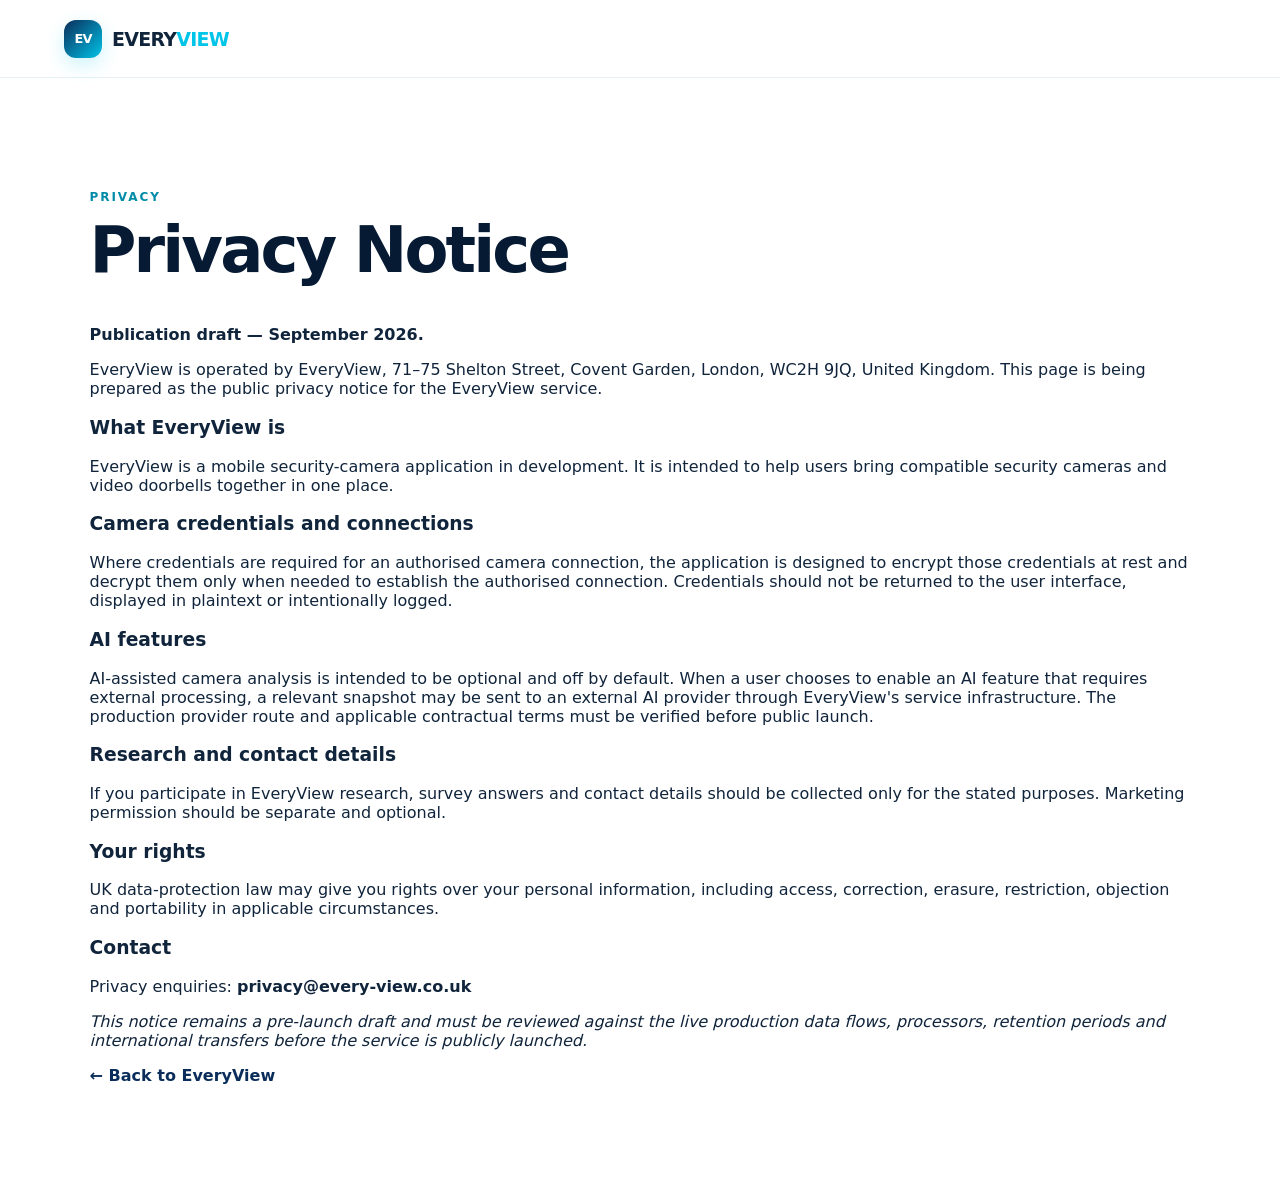
==== privacy.html @ 3e86ab77 "Add privacy.html to EveryView website" ====
<!doctype html><html lang="en-GB"><head><meta charset="utf-8"><meta name="viewport" content="width=device-width,initial-scale=1"><title>Privacy Notice — EveryView</title><link rel="stylesheet" href="./styles.css"></head><body><header class="nav"><a class="brand" href="./index.html"><span class="brand-mark">EV</span><span>EVERY<span>VIEW</span></span></a></header><main class="section legal"><p class="eyebrow">PRIVACY</p><h2>Privacy Notice</h2><p><b>Publication draft — September 2026.</b></p><p>EveryView is operated by EveryView, 71–75 Shelton Street, Covent Garden, London, WC2H 9JQ, United Kingdom. This page is being prepared as the public privacy notice for the EveryView service.</p><h3>What EveryView is</h3><p>EveryView is a mobile security-camera application in development. It is intended to help users bring compatible security cameras and video doorbells together in one place.</p><h3>Camera credentials and connections</h3><p>Where credentials are required for an authorised camera connection, the application is designed to encrypt those credentials at rest and decrypt them only when needed to establish the authorised connection. Credentials should not be returned to the user interface, displayed in plaintext or intentionally logged.</p><h3>AI features</h3><p>AI-assisted camera analysis is intended to be optional and off by default. When a user chooses to enable an AI feature that requires external processing, a relevant snapshot may be sent to an external AI provider through EveryView's service infrastructure. The production provider route and applicable contractual terms must be verified before public launch.</p><h3>Research and contact details</h3><p>If you participate in EveryView research, survey answers and contact details should be collected only for the stated purposes. Marketing permission should be separate and optional.</p><h3>Your rights</h3><p>UK data-protection law may give you rights over your personal information, including access, correction, erasure, restriction, objection and portability in applicable circumstances.</p><h3>Contact</h3><p>Privacy enquiries: <a href="mailto:privacy@every-view.co.uk"><b>privacy@every-view.co.uk</b></a></p><p><i>This notice remains a pre-launch draft and must be reviewed against the live production data flows, processors, retention periods and international transfers before the service is publicly launched.</i></p><p><a class="text-link" href="./index.html">← Back to EveryView</a></p></main></body></html>
---- styles.css ----
:root{--navy:#0b2d5b;--deep:#061a34;--cyan:#00c4e8;--teal:#14b8a6;--light:#e8f4fa;--ink:#10243b;--muted:#60758b;--line:#dcebf2}*{box-sizing:border-box}html{scroll-behavior:smooth}body{margin:0;font-family:Inter,ui-sans-serif,system-ui,-apple-system,BlinkMacSystemFont,"Segoe UI",sans-serif;color:var(--ink);background:#fff}a{color:inherit;text-decoration:none}.nav{height:78px;display:flex;align-items:center;gap:34px;padding:0 clamp(22px,5vw,80px);position:sticky;top:0;background:rgba(255,255,255,.92);backdrop-filter:blur(18px);z-index:20;border-bottom:1px solid rgba(220,235,242,.7)}.brand{display:flex;align-items:center;gap:10px;font-weight:900;letter-spacing:-.04em;font-size:19px}.brand>span:last-child>span{color:var(--cyan)}.brand-mark{width:38px;height:38px;border-radius:12px;display:grid;place-items:center;color:#fff;font-size:13px;letter-spacing:-1px;background:linear-gradient(135deg,var(--navy),var(--cyan));box-shadow:0 7px 20px rgba(0,196,232,.2)}nav{display:flex;gap:28px;margin-left:auto;font-size:14px;color:#425d78}nav a:hover{color:var(--navy)}.button{display:inline-flex;justify-content:center;align-items:center;min-height:52px;padding:0 24px;border-radius:999px;background:linear-gradient(100deg,#00bfe8,#14cfc3);color:#fff;font-weight:800;box-shadow:0 12px 28px rgba(0,196,232,.2)}.button.small{min-height:42px;padding:0 18px;font-size:14px}.hero{min-height:720px;display:grid;grid-template-columns:1.05fr .95fr;align-items:center;gap:50px;padding:80px clamp(24px,7vw,110px);overflow:hidden;background:radial-gradient(circle at 75% 35%,#e8fbff 0,transparent 34%),linear-gradient(180deg,#fbfeff,#fff)}.eyebrow{font-size:12px;letter-spacing:.16em;font-weight:900;color:#008ca8}.hero h1{font-size:clamp(54px,7vw,94px);line-height:.93;letter-spacing:-.065em;margin:16px 0 28px;color:var(--deep)}.hero h1 span{background:linear-gradient(90deg,var(--cyan),var(--teal));-webkit-background-clip:text;color:transparent}.lead{font-size:20px;line-height:1.65;color:#4d6680;max-width:680px}.actions{display:flex;align-items:center;gap:24px;margin-top:34px}.text-link{font-weight:800;color:var(--navy)}.micro{font-size:12px;color:#7890a6;margin-top:14px}.visual{min-height:540px;position:relative;display:grid;place-items:center}.orb{position:absolute;width:480px;height:480px;border-radius:50%;background:radial-gradient(circle at 40% 30%,#65f4ff,#00b9e8 35%,#0b2d5b 76%);filter:drop-shadow(0 30px 50px rgba(11,45,91,.18));opacity:.95}.phone{position:relative;width:280px;height:550px;border:9px solid #081c36;border-radius:48px;background:#f7fcff;box-shadow:0 35px 70px rgba(4,27,52,.25);padding:28px 17px;transform:rotate(5deg)}.phone-top{width:90px;height:20px;border-radius:20px;background:#081c36;position:absolute;top:10px;left:50%;transform:translateX(-50%)}.screen-title{display:flex;justify-content:space-between;align-items:end;margin:20px 2px}.screen-title b{color:var(--navy)}.screen-title span{font-size:10px;color:#7890a6}.grid{display:grid;grid-template-columns:1fr 1fr;gap:9px}.cam{height:150px;border-radius:16px;background:linear-gradient(145deg,#102c48,#164c68);padding:10px;color:white;display:flex;flex-direction:column;justify-content:flex-end}.cam i{width:7px;height:7px;background:#37e5c5;border-radius:50%;margin-bottom:auto}.cam b{font-size:11px}.cam small{font-size:9px;opacity:.7}.section{padding:100px clamp(24px,7vw,110px)}.section h2{font-size:clamp(38px,5vw,64px);letter-spacing:-.045em;line-height:1.02;color:var(--deep);max-width:900px;margin:14px 0 42px}.problem{background:var(--deep);color:#c9d8e6}.problem h2{color:#fff}.problem .eyebrow{color:#49dff5}.cards{display:grid;grid-template-columns:repeat(3,1fr);gap:18px}.cards article{padding:34px;border:1px solid #1f4162;border-radius:24px;background:#0a2340}.cards strong{color:#2dd9e8}.cards h3{color:#fff;font-size:23px}.cards p,.wide{line-height:1.7}.split{display:grid;grid-template-columns:1fr 1fr;gap:90px;align-items:center}.split>div>p:not(.eyebrow){font-size:18px;line-height:1.75;color:var(--muted)}.steps{display:grid;gap:18px}.steps div{display:flex;gap:18px;padding:20px;border:1px solid var(--line);border-radius:18px}.steps span{width:36px;height:36px;flex:0 0 36px;border-radius:50%;display:grid;place-items:center;background:var(--light);color:#008ca8;font-weight:900}.steps p{margin:0;line-height:1.55;color:var(--muted)}.steps b{color:var(--navy)}.compatibility{background:#f5fbfe}.wide{max-width:850px;font-size:18px;color:var(--muted)}.status{display:flex;flex-wrap:wrap;gap:12px;margin-top:34px}.status span{padding:11px 15px;border-radius:999px;background:#fff;border:1px solid var(--line);font-size:13px;font-weight:700}.status i{display:inline-block;width:8px;height:8px;border-radius:50%;margin-right:8px}.full{background:#14b8a6}.partial{background:#00c4e8}.testing{background:#e4b63b}.none{background:#9aaaba}.research{display:grid;grid-template-columns:1.1fr .9fr;gap:70px;align-items:center}.research>div>p{line-height:1.7;color:var(--muted);font-size:18px}.reward{padding-left:18px;border-left:3px solid var(--cyan)}.research-card{padding:38px;border-radius:28px;background:linear-gradient(145deg,#082746,#0b3f69);color:#d7e7f4;box-shadow:0 30px 70px rgba(11,45,91,.18)}.research-card>span{font-size:11px;letter-spacing:.15em;color:#52e8f5;font-weight:900}.research-card h3{font-size:32px;line-height:1.1;color:#fff}.research-card p{line-height:1.6}.research-card .button{width:100%;margin:12px 0 14px}.research-card small{display:block;color:#91abc0}.disabled{opacity:.65;cursor:not-allowed}.trust{border-top:1px solid var(--line)}.trust-grid{display:grid;grid-template-columns:repeat(3,1fr);gap:32px}.trust-grid p{line-height:1.7;color:var(--muted)}.trust-grid b{color:var(--navy)}footer{padding:48px clamp(24px,7vw,110px);background:#05182e;color:#8fa8be;display:grid;gap:18px}footer .brand{color:#fff;width:max-content}footer>p{margin:0}footer>div{display:flex;gap:22px;flex-wrap:wrap;font-size:13px;color:#c5d7e5}footer small{border-top:1px solid #16334f;padding-top:18px;line-height:1.5}@media(max-width:900px){nav{display:none}.nav .button{margin-left:auto}.hero,.split,.research{grid-template-columns:1fr}.hero{padding-top:50px}.visual{min-height:480px}.cards,.trust-grid{grid-template-columns:1fr}.orb{width:390px;height:390px}.section{padding-top:76px;padding-bottom:76px}}@media(max-width:560px){.nav{height:68px;padding:0 16px}.nav>.button{display:none}.hero{padding:48px 20px 64px}.hero h1{font-size:58px}.lead{font-size:17px}.actions{align-items:flex-start;flex-direction:column}.visual{min-height:430px}.phone{width:230px;height:450px;border-radius:40px}.orb{width:330px;height:330px}.cam{height:118px}.section{padding:68px 20px}.section h2{font-size:40px}.research-card{padding:28px 22px}}
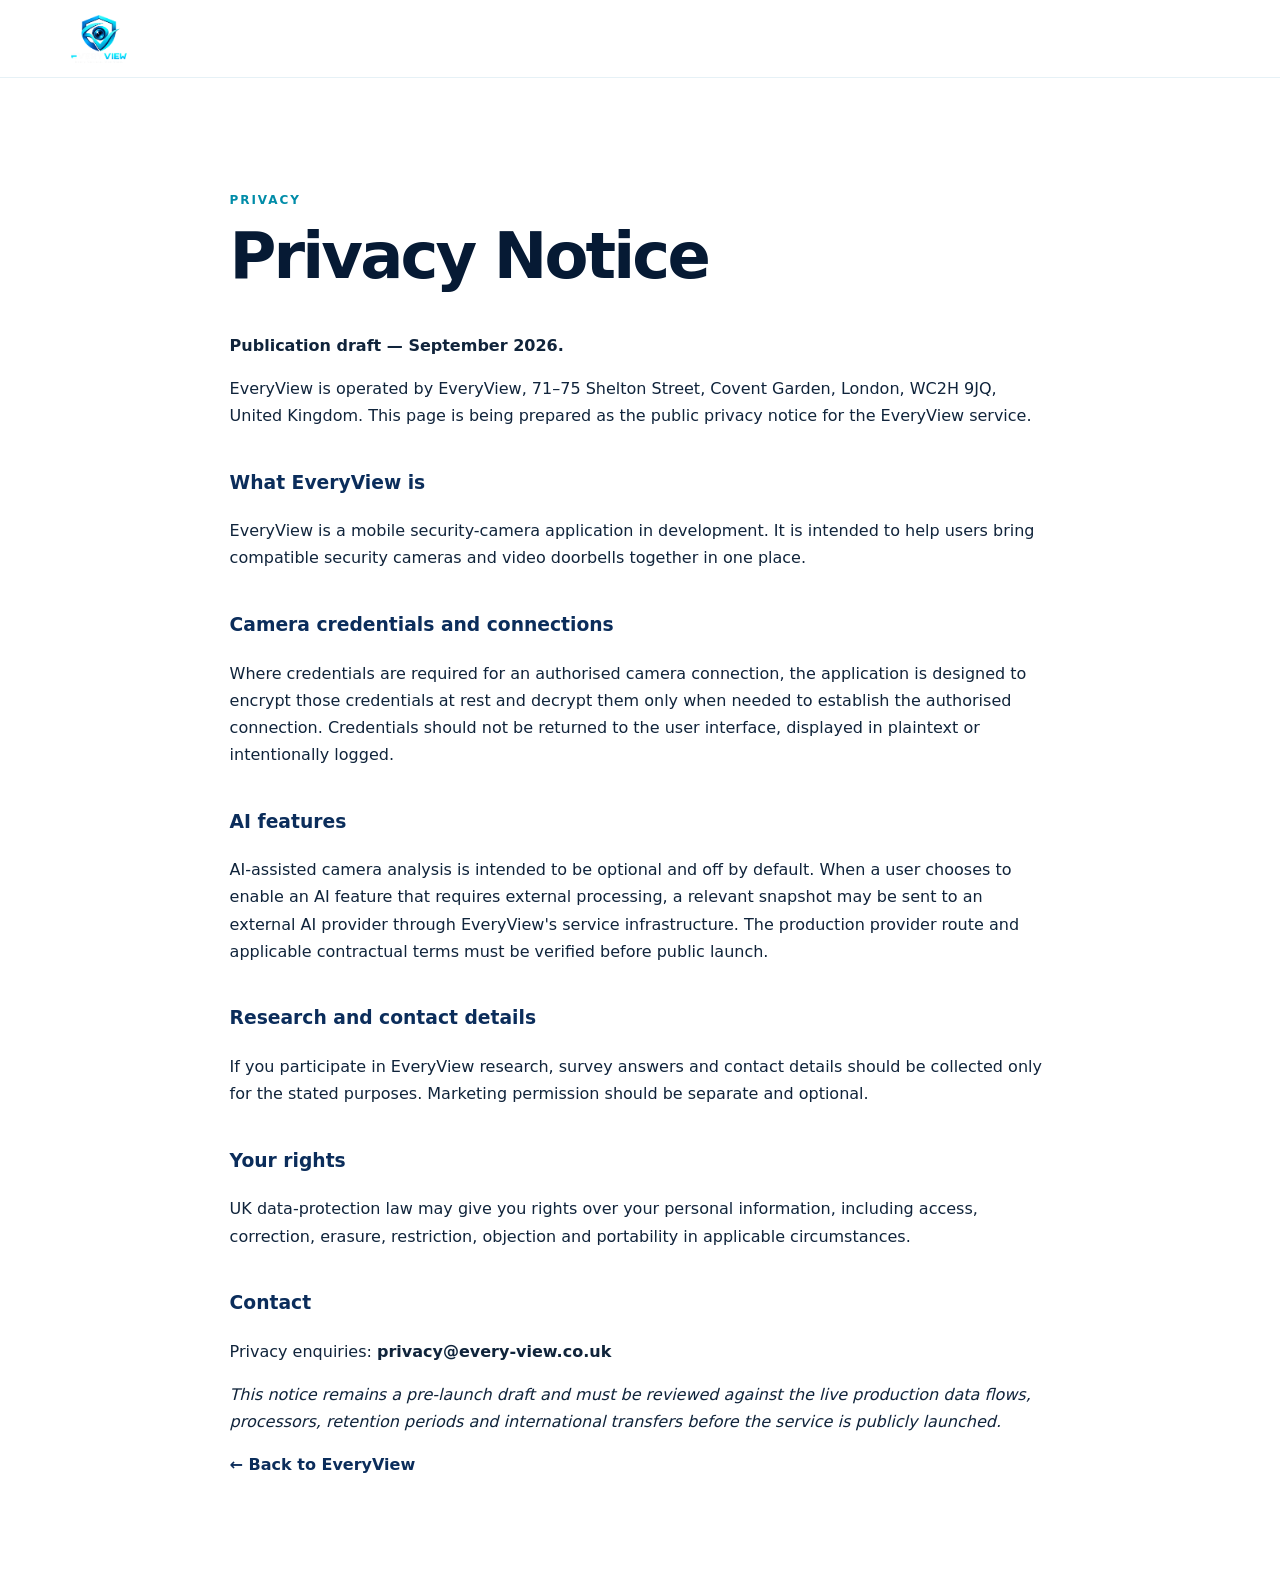
==== commit c4c708bb: "Add EveryView logo, animated opening, survey video and legal navigation" ====
--- a/privacy.html
+++ b/privacy.html
@@ -1 +1 @@
-<!doctype html><html lang="en-GB"><head><meta charset="utf-8"><meta name="viewport" content="width=device-width,initial-scale=1"><title>Privacy Notice — EveryView</title><link rel="stylesheet" href="./styles.css"></head><body><header class="nav"><a class="brand" href="./index.html"><span class="brand-mark">EV</span><span>EVERY<span>VIEW</span></span></a></header><main class="section legal"><p class="eyebrow">PRIVACY</p><h2>Privacy Notice</h2><p><b>Publication draft — September 2026.</b></p><p>EveryView is operated by EveryView, 71–75 Shelton Street, Covent Garden, London, WC2H 9JQ, United Kingdom. This page is being prepared as the public privacy notice for the EveryView service.</p><h3>What EveryView is</h3><p>EveryView is a mobile security-camera application in development. It is intended to help users bring compatible security cameras and video doorbells together in one place.</p><h3>Camera credentials and connections</h3><p>Where credentials are required for an authorised camera connection, the application is designed to encrypt those credentials at rest and decrypt them only when needed to establish the authorised connection. Credentials should not be returned to the user interface, displayed in plaintext or intentionally logged.</p><h3>AI features</h3><p>AI-assisted camera analysis is intended to be optional and off by default. When a user chooses to enable an AI feature that requires external processing, a relevant snapshot may be sent to an external AI provider through EveryView's service infrastructure. The production provider route and applicable contractual terms must be verified before public launch.</p><h3>Research and contact details</h3><p>If you participate in EveryView research, survey answers and contact details should be collected only for the stated purposes. Marketing permission should be separate and optional.</p><h3>Your rights</h3><p>UK data-protection law may give you rights over your personal information, including access, correction, erasure, restriction, objection and portability in applicable circumstances.</p><h3>Contact</h3><p>Privacy enquiries: <a href="mailto:privacy@every-view.co.uk"><b>privacy@every-view.co.uk</b></a></p><p><i>This notice remains a pre-launch draft and must be reviewed against the live production data flows, processors, retention periods and international transfers before the service is publicly launched.</i></p><p><a class="text-link" href="./index.html">← Back to EveryView</a></p></main></body></html>+<!doctype html><html lang="en-GB"><head><meta charset="utf-8"><meta name="viewport" content="width=device-width,initial-scale=1"><title>Privacy Notice — EveryView</title><link rel="stylesheet" href="./styles.css"></head><body><header class="nav"><a class="brand" href="./index.html"><img class="brand-logo" src="./assets/everyview-logo.png" alt="EveryView"></a></header><main class="section legal"><p class="eyebrow">PRIVACY</p><h2>Privacy Notice</h2><p><b>Publication draft — September 2026.</b></p><p>EveryView is operated by EveryView, 71–75 Shelton Street, Covent Garden, London, WC2H 9JQ, United Kingdom. This page is being prepared as the public privacy notice for the EveryView service.</p><h3>What EveryView is</h3><p>EveryView is a mobile security-camera application in development. It is intended to help users bring compatible security cameras and video doorbells together in one place.</p><h3>Camera credentials and connections</h3><p>Where credentials are required for an authorised camera connection, the application is designed to encrypt those credentials at rest and decrypt them only when needed to establish the authorised connection. Credentials should not be returned to the user interface, displayed in plaintext or intentionally logged.</p><h3>AI features</h3><p>AI-assisted camera analysis is intended to be optional and off by default. When a user chooses to enable an AI feature that requires external processing, a relevant snapshot may be sent to an external AI provider through EveryView's service infrastructure. The production provider route and applicable contractual terms must be verified before public launch.</p><h3>Research and contact details</h3><p>If you participate in EveryView research, survey answers and contact details should be collected only for the stated purposes. Marketing permission should be separate and optional.</p><h3>Your rights</h3><p>UK data-protection law may give you rights over your personal information, including access, correction, erasure, restriction, objection and portability in applicable circumstances.</p><h3>Contact</h3><p>Privacy enquiries: <a href="mailto:privacy@every-view.co.uk"><b>privacy@every-view.co.uk</b></a></p><p><i>This notice remains a pre-launch draft and must be reviewed against the live production data flows, processors, retention periods and international transfers before the service is publicly launched.</i></p><p><a class="text-link" href="./index.html">← Back to EveryView</a></p></main></body></html>
--- a/styles.css
+++ b/styles.css
@@ -1 +1,2 @@
-:root{--navy:#0b2d5b;--deep:#061a34;--cyan:#00c4e8;--teal:#14b8a6;--light:#e8f4fa;--ink:#10243b;--muted:#60758b;--line:#dcebf2}*{box-sizing:border-box}html{scroll-behavior:smooth}body{margin:0;font-family:Inter,ui-sans-serif,system-ui,-apple-system,BlinkMacSystemFont,"Segoe UI",sans-serif;color:var(--ink);background:#fff}a{color:inherit;text-decoration:none}.nav{height:78px;display:flex;align-items:center;gap:34px;padding:0 clamp(22px,5vw,80px);position:sticky;top:0;background:rgba(255,255,255,.92);backdrop-filter:blur(18px);z-index:20;border-bottom:1px solid rgba(220,235,242,.7)}.brand{display:flex;align-items:center;gap:10px;font-weight:900;letter-spacing:-.04em;font-size:19px}.brand>span:last-child>span{color:var(--cyan)}.brand-mark{width:38px;height:38px;border-radius:12px;display:grid;place-items:center;color:#fff;font-size:13px;letter-spacing:-1px;background:linear-gradient(135deg,var(--navy),var(--cyan));box-shadow:0 7px 20px rgba(0,196,232,.2)}nav{display:flex;gap:28px;margin-left:auto;font-size:14px;color:#425d78}nav a:hover{color:var(--navy)}.button{display:inline-flex;justify-content:center;align-items:center;min-height:52px;padding:0 24px;border-radius:999px;background:linear-gradient(100deg,#00bfe8,#14cfc3);color:#fff;font-weight:800;box-shadow:0 12px 28px rgba(0,196,232,.2)}.button.small{min-height:42px;padding:0 18px;font-size:14px}.hero{min-height:720px;display:grid;grid-template-columns:1.05fr .95fr;align-items:center;gap:50px;padding:80px clamp(24px,7vw,110px);overflow:hidden;background:radial-gradient(circle at 75% 35%,#e8fbff 0,transparent 34%),linear-gradient(180deg,#fbfeff,#fff)}.eyebrow{font-size:12px;letter-spacing:.16em;font-weight:900;color:#008ca8}.hero h1{font-size:clamp(54px,7vw,94px);line-height:.93;letter-spacing:-.065em;margin:16px 0 28px;color:var(--deep)}.hero h1 span{background:linear-gradient(90deg,var(--cyan),var(--teal));-webkit-background-clip:text;color:transparent}.lead{font-size:20px;line-height:1.65;color:#4d6680;max-width:680px}.actions{display:flex;align-items:center;gap:24px;margin-top:34px}.text-link{font-weight:800;color:var(--navy)}.micro{font-size:12px;color:#7890a6;margin-top:14px}.visual{min-height:540px;position:relative;display:grid;place-items:center}.orb{position:absolute;width:480px;height:480px;border-radius:50%;background:radial-gradient(circle at 40% 30%,#65f4ff,#00b9e8 35%,#0b2d5b 76%);filter:drop-shadow(0 30px 50px rgba(11,45,91,.18));opacity:.95}.phone{position:relative;width:280px;height:550px;border:9px solid #081c36;border-radius:48px;background:#f7fcff;box-shadow:0 35px 70px rgba(4,27,52,.25);padding:28px 17px;transform:rotate(5deg)}.phone-top{width:90px;height:20px;border-radius:20px;background:#081c36;position:absolute;top:10px;left:50%;transform:translateX(-50%)}.screen-title{display:flex;justify-content:space-between;align-items:end;margin:20px 2px}.screen-title b{color:var(--navy)}.screen-title span{font-size:10px;color:#7890a6}.grid{display:grid;grid-template-columns:1fr 1fr;gap:9px}.cam{height:150px;border-radius:16px;background:linear-gradient(145deg,#102c48,#164c68);padding:10px;color:white;display:flex;flex-direction:column;justify-content:flex-end}.cam i{width:7px;height:7px;background:#37e5c5;border-radius:50%;margin-bottom:auto}.cam b{font-size:11px}.cam small{font-size:9px;opacity:.7}.section{padding:100px clamp(24px,7vw,110px)}.section h2{font-size:clamp(38px,5vw,64px);letter-spacing:-.045em;line-height:1.02;color:var(--deep);max-width:900px;margin:14px 0 42px}.problem{background:var(--deep);color:#c9d8e6}.problem h2{color:#fff}.problem .eyebrow{color:#49dff5}.cards{display:grid;grid-template-columns:repeat(3,1fr);gap:18px}.cards article{padding:34px;border:1px solid #1f4162;border-radius:24px;background:#0a2340}.cards strong{color:#2dd9e8}.cards h3{color:#fff;font-size:23px}.cards p,.wide{line-height:1.7}.split{display:grid;grid-template-columns:1fr 1fr;gap:90px;align-items:center}.split>div>p:not(.eyebrow){font-size:18px;line-height:1.75;color:var(--muted)}.steps{display:grid;gap:18px}.steps div{display:flex;gap:18px;padding:20px;border:1px solid var(--line);border-radius:18px}.steps span{width:36px;height:36px;flex:0 0 36px;border-radius:50%;display:grid;place-items:center;background:var(--light);color:#008ca8;font-weight:900}.steps p{margin:0;line-height:1.55;color:var(--muted)}.steps b{color:var(--navy)}.compatibility{background:#f5fbfe}.wide{max-width:850px;font-size:18px;color:var(--muted)}.status{display:flex;flex-wrap:wrap;gap:12px;margin-top:34px}.status span{padding:11px 15px;border-radius:999px;background:#fff;border:1px solid var(--line);font-size:13px;font-weight:700}.status i{display:inline-block;width:8px;height:8px;border-radius:50%;margin-right:8px}.full{background:#14b8a6}.partial{background:#00c4e8}.testing{background:#e4b63b}.none{background:#9aaaba}.research{display:grid;grid-template-columns:1.1fr .9fr;gap:70px;align-items:center}.research>div>p{line-height:1.7;color:var(--muted);font-size:18px}.reward{padding-left:18px;border-left:3px solid var(--cyan)}.research-card{padding:38px;border-radius:28px;background:linear-gradient(145deg,#082746,#0b3f69);color:#d7e7f4;box-shadow:0 30px 70px rgba(11,45,91,.18)}.research-card>span{font-size:11px;letter-spacing:.15em;color:#52e8f5;font-weight:900}.research-card h3{font-size:32px;line-height:1.1;color:#fff}.research-card p{line-height:1.6}.research-card .button{width:100%;margin:12px 0 14px}.research-card small{display:block;color:#91abc0}.disabled{opacity:.65;cursor:not-allowed}.trust{border-top:1px solid var(--line)}.trust-grid{display:grid;grid-template-columns:repeat(3,1fr);gap:32px}.trust-grid p{line-height:1.7;color:var(--muted)}.trust-grid b{color:var(--navy)}footer{padding:48px clamp(24px,7vw,110px);background:#05182e;color:#8fa8be;display:grid;gap:18px}footer .brand{color:#fff;width:max-content}footer>p{margin:0}footer>div{display:flex;gap:22px;flex-wrap:wrap;font-size:13px;color:#c5d7e5}footer small{border-top:1px solid #16334f;padding-top:18px;line-height:1.5}@media(max-width:900px){nav{display:none}.nav .button{margin-left:auto}.hero,.split,.research{grid-template-columns:1fr}.hero{padding-top:50px}.visual{min-height:480px}.cards,.trust-grid{grid-template-columns:1fr}.orb{width:390px;height:390px}.section{padding-top:76px;padding-bottom:76px}}@media(max-width:560px){.nav{height:68px;padding:0 16px}.nav>.button{display:none}.hero{padding:48px 20px 64px}.hero h1{font-size:58px}.lead{font-size:17px}.actions{align-items:flex-start;flex-direction:column}.visual{min-height:430px}.phone{width:230px;height:450px;border-radius:40px}.orb{width:330px;height:330px}.cam{height:118px}.section{padding:68px 20px}.section h2{font-size:40px}.research-card{padding:28px 22px}}+:root{--navy:#0b2d5b;--deep:#061a34;--cyan:#00c4e8;--teal:#14b8a6;--light:#e8f4fa;--ink:#10243b;--muted:#60758b;--line:#dcebf2}*{box-sizing:border-box}html{scroll-behavior:smooth}body{margin:0;font-family:Inter,ui-sans-serif,system-ui,-apple-system,BlinkMacSystemFont,"Segoe UI",sans-serif;color:var(--ink);background:#fff}a{color:inherit;text-decoration:none}.nav{height:78px;display:flex;align-items:center;gap:34px;padding:0 clamp(22px,5vw,80px);position:sticky;top:0;background:rgba(255,255,255,.92);backdrop-filter:blur(18px);z-index:20;border-bottom:1px solid rgba(220,235,242,.7)}.brand{display:flex;align-items:center;gap:10px;font-weight:900;letter-spacing:-.04em;font-size:19px}.brand>span:last-child>span{color:var(--cyan)}.brand-mark{width:38px;height:38px;border-radius:12px;display:grid;place-items:center;color:#fff;font-size:13px;letter-spacing:-1px;background:linear-gradient(135deg,var(--navy),var(--cyan));box-shadow:0 7px 20px rgba(0,196,232,.2)}nav{display:flex;gap:28px;margin-left:auto;font-size:14px;color:#425d78}nav a:hover{color:var(--navy)}.button{display:inline-flex;justify-content:center;align-items:center;min-height:52px;padding:0 24px;border-radius:999px;background:linear-gradient(100deg,#00bfe8,#14cfc3);color:#fff;font-weight:800;box-shadow:0 12px 28px rgba(0,196,232,.2)}.button.small{min-height:42px;padding:0 18px;font-size:14px}.hero{min-height:720px;display:grid;grid-template-columns:1.05fr .95fr;align-items:center;gap:50px;padding:80px clamp(24px,7vw,110px);overflow:hidden;background:radial-gradient(circle at 75% 35%,#e8fbff 0,transparent 34%),linear-gradient(180deg,#fbfeff,#fff)}.eyebrow{font-size:12px;letter-spacing:.16em;font-weight:900;color:#008ca8}.hero h1{font-size:clamp(54px,7vw,94px);line-height:.93;letter-spacing:-.065em;margin:16px 0 28px;color:var(--deep)}.hero h1 span{background:linear-gradient(90deg,var(--cyan),var(--teal));-webkit-background-clip:text;color:transparent}.lead{font-size:20px;line-height:1.65;color:#4d6680;max-width:680px}.actions{display:flex;align-items:center;gap:24px;margin-top:34px}.text-link{font-weight:800;color:var(--navy)}.micro{font-size:12px;color:#7890a6;margin-top:14px}.visual{min-height:540px;position:relative;display:grid;place-items:center}.orb{position:absolute;width:480px;height:480px;border-radius:50%;background:radial-gradient(circle at 40% 30%,#65f4ff,#00b9e8 35%,#0b2d5b 76%);filter:drop-shadow(0 30px 50px rgba(11,45,91,.18));opacity:.95}.phone{position:relative;width:280px;height:550px;border:9px solid #081c36;border-radius:48px;background:#f7fcff;box-shadow:0 35px 70px rgba(4,27,52,.25);padding:28px 17px;transform:rotate(5deg)}.phone-top{width:90px;height:20px;border-radius:20px;background:#081c36;position:absolute;top:10px;left:50%;transform:translateX(-50%)}.screen-title{display:flex;justify-content:space-between;align-items:end;margin:20px 2px}.screen-title b{color:var(--navy)}.screen-title span{font-size:10px;color:#7890a6}.grid{display:grid;grid-template-columns:1fr 1fr;gap:9px}.cam{height:150px;border-radius:16px;background:linear-gradient(145deg,#102c48,#164c68);padding:10px;color:white;display:flex;flex-direction:column;justify-content:flex-end}.cam i{width:7px;height:7px;background:#37e5c5;border-radius:50%;margin-bottom:auto}.cam b{font-size:11px}.cam small{font-size:9px;opacity:.7}.section{padding:100px clamp(24px,7vw,110px)}.section h2{font-size:clamp(38px,5vw,64px);letter-spacing:-.045em;line-height:1.02;color:var(--deep);max-width:900px;margin:14px 0 42px}.problem{background:var(--deep);color:#c9d8e6}.problem h2{color:#fff}.problem .eyebrow{color:#49dff5}.cards{display:grid;grid-template-columns:repeat(3,1fr);gap:18px}.cards article{padding:34px;border:1px solid #1f4162;border-radius:24px;background:#0a2340}.cards strong{color:#2dd9e8}.cards h3{color:#fff;font-size:23px}.cards p,.wide{line-height:1.7}.split{display:grid;grid-template-columns:1fr 1fr;gap:90px;align-items:center}.split>div>p:not(.eyebrow){font-size:18px;line-height:1.75;color:var(--muted)}.steps{display:grid;gap:18px}.steps div{display:flex;gap:18px;padding:20px;border:1px solid var(--line);border-radius:18px}.steps span{width:36px;height:36px;flex:0 0 36px;border-radius:50%;display:grid;place-items:center;background:var(--light);color:#008ca8;font-weight:900}.steps p{margin:0;line-height:1.55;color:var(--muted)}.steps b{color:var(--navy)}.compatibility{background:#f5fbfe}.wide{max-width:850px;font-size:18px;color:var(--muted)}.status{display:flex;flex-wrap:wrap;gap:12px;margin-top:34px}.status span{padding:11px 15px;border-radius:999px;background:#fff;border:1px solid var(--line);font-size:13px;font-weight:700}.status i{display:inline-block;width:8px;height:8px;border-radius:50%;margin-right:8px}.full{background:#14b8a6}.partial{background:#00c4e8}.testing{background:#e4b63b}.none{background:#9aaaba}.research{display:grid;grid-template-columns:1.1fr .9fr;gap:70px;align-items:center}.research>div>p{line-height:1.7;color:var(--muted);font-size:18px}.reward{padding-left:18px;border-left:3px solid var(--cyan)}.research-card{padding:38px;border-radius:28px;background:linear-gradient(145deg,#082746,#0b3f69);color:#d7e7f4;box-shadow:0 30px 70px rgba(11,45,91,.18)}.research-card>span{font-size:11px;letter-spacing:.15em;color:#52e8f5;font-weight:900}.research-card h3{font-size:32px;line-height:1.1;color:#fff}.research-card p{line-height:1.6}.research-card .button{width:100%;margin:12px 0 14px}.research-card small{display:block;color:#91abc0}.disabled{opacity:.65;cursor:not-allowed}.trust{border-top:1px solid var(--line)}.trust-grid{display:grid;grid-template-columns:repeat(3,1fr);gap:32px}.trust-grid p{line-height:1.7;color:var(--muted)}.trust-grid b{color:var(--navy)}footer{padding:48px clamp(24px,7vw,110px);background:#05182e;color:#8fa8be;display:grid;gap:18px}footer .brand{color:#fff;width:max-content}footer>p{margin:0}footer>div{display:flex;gap:22px;flex-wrap:wrap;font-size:13px;color:#c5d7e5}footer small{border-top:1px solid #16334f;padding-top:18px;line-height:1.5}@media(max-width:900px){nav{display:none}.nav .button{margin-left:auto}.hero,.split,.research{grid-template-columns:1fr}.hero{padding-top:50px}.visual{min-height:480px}.cards,.trust-grid{grid-template-columns:1fr}.orb{width:390px;height:390px}.section{padding-top:76px;padding-bottom:76px}}@media(max-width:560px){.nav{height:68px;padding:0 16px}.nav>.button{display:none}.hero{padding:48px 20px 64px}.hero h1{font-size:58px}.lead{font-size:17px}.actions{align-items:flex-start;flex-direction:column}.visual{min-height:430px}.phone{width:230px;height:450px;border-radius:40px}.orb{width:330px;height:330px}.cam{height:118px}.section{padding:68px 20px}.section h2{font-size:40px}.research-card{padding:28px 22px}}.brand-logo{display:block;width:148px;height:56px;object-fit:contain;object-position:left center}.opening{height:min(780px,calc(100svh - 78px));min-height:480px;background:#061a34;position:relative;overflow:hidden;display:grid;place-items:center}.opening video{position:absolute;inset:0;width:100%;height:100%;object-fit:cover}.opening-shade{position:absolute;inset:0;background:linear-gradient(180deg,rgba(4,17,34,.28),transparent 38%,rgba(4,17,34,.66))}.opening-copy{position:relative;z-index:1;align-self:end;text-align:center;padding:0 20px 50px;color:#fff}.opening-copy p{font-size:clamp(20px,3vw,34px);font-weight:900;letter-spacing:.1em;text-shadow:0 2px 12px #061a34}.survey-video{display:block;width:100%;max-height:520px;aspect-ratio:9/16;object-fit:contain;background:#020b14;border-radius:16px;margin:22px auto}.legal{max-width:1000px;margin:auto;min-height:70vh;line-height:1.7}.legal h3{color:var(--navy);margin-top:2em}@media(max-width:560px){.opening{height:calc(100svh - 68px);min-height:500px}.opening-copy{padding-bottom:36px}.brand-logo{width:120px;height:48px}}
+.survey-page{max-width:800px}.survey-page h2{margin-bottom:20px}.survey-page fieldset{border:1px solid var(--line);border-radius:16px;padding:20px 24px;margin:24px 0}.survey-page legend{font-weight:800;color:var(--navy);padding:0 8px}.survey-page fieldset label{display:block;margin:10px 0;cursor:pointer}.survey-label{display:block;font-weight:800;margin:22px 0}.survey-label textarea,.survey-label input{display:block;width:100%;padding:12px;font:inherit;border:1px solid #a9c1d1;border-radius:10px;margin-top:8px}.survey-page .micro{font-size:14px;line-height:1.5}
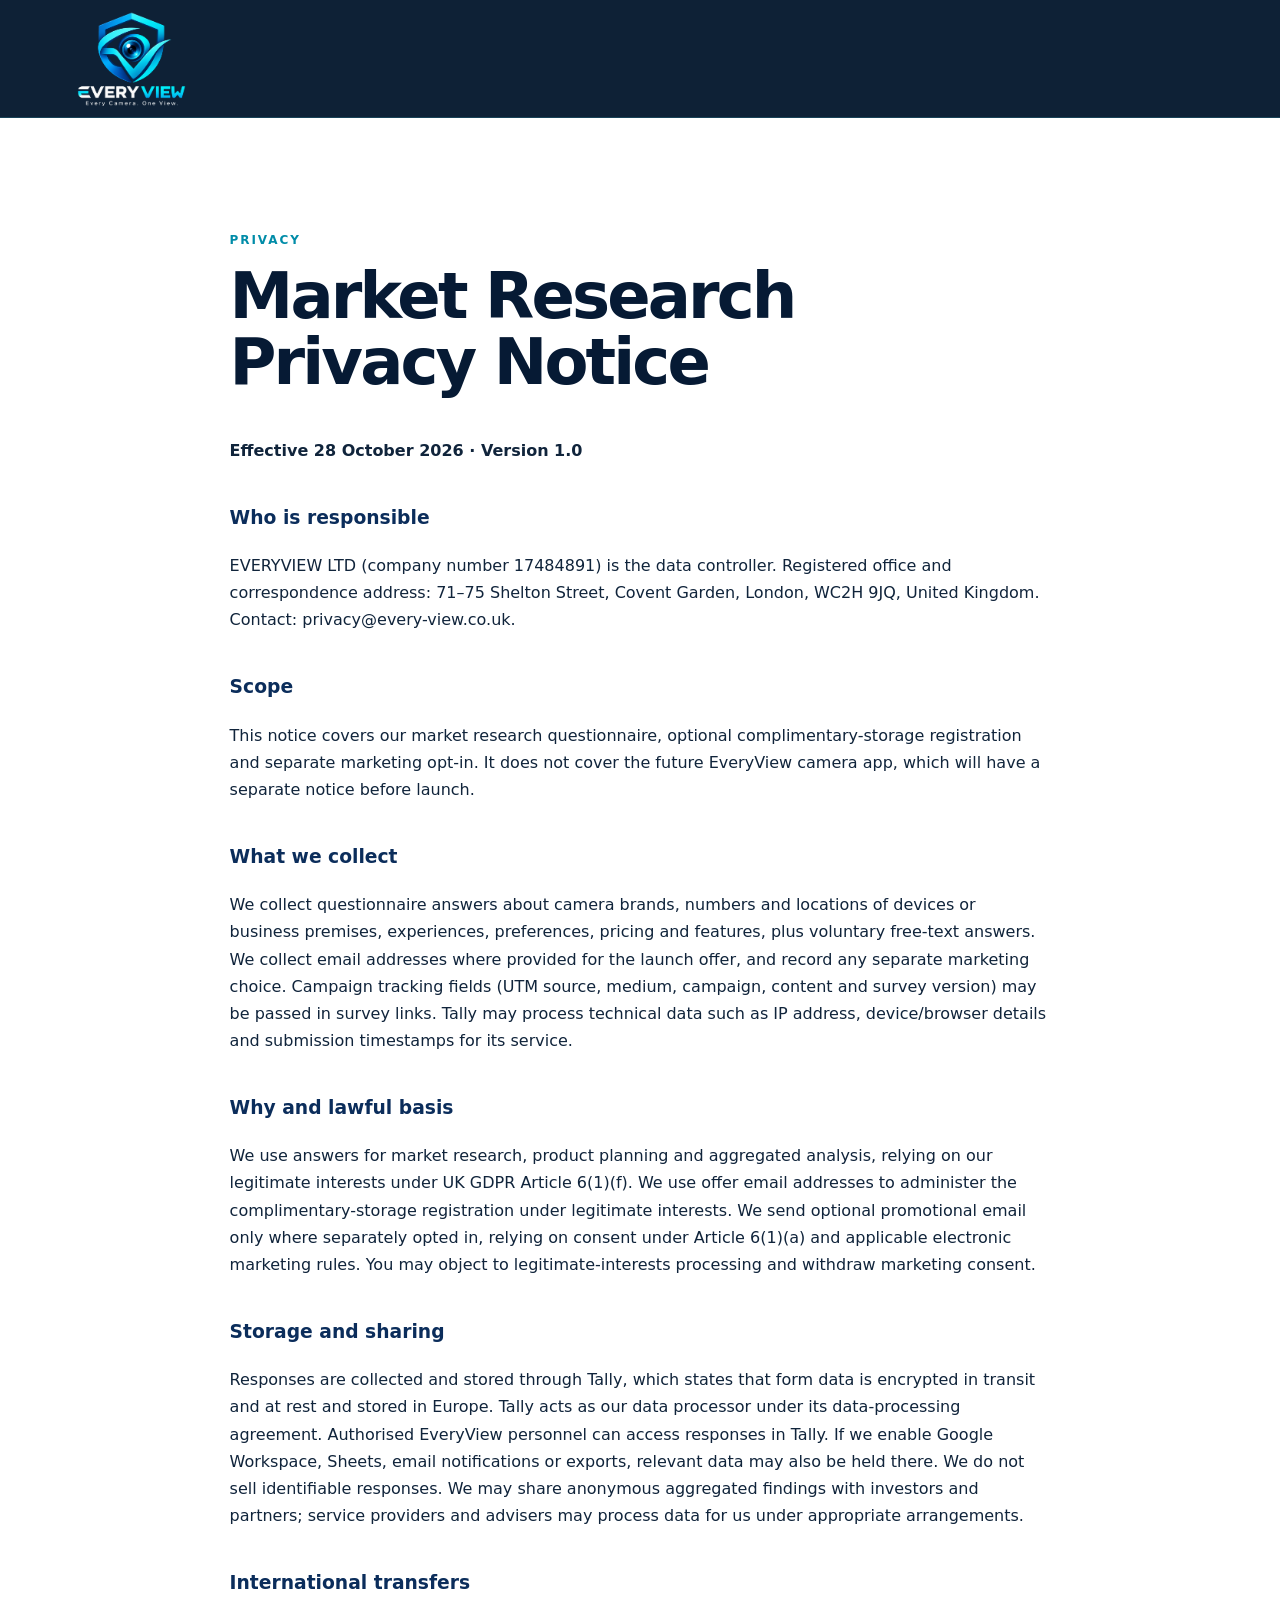
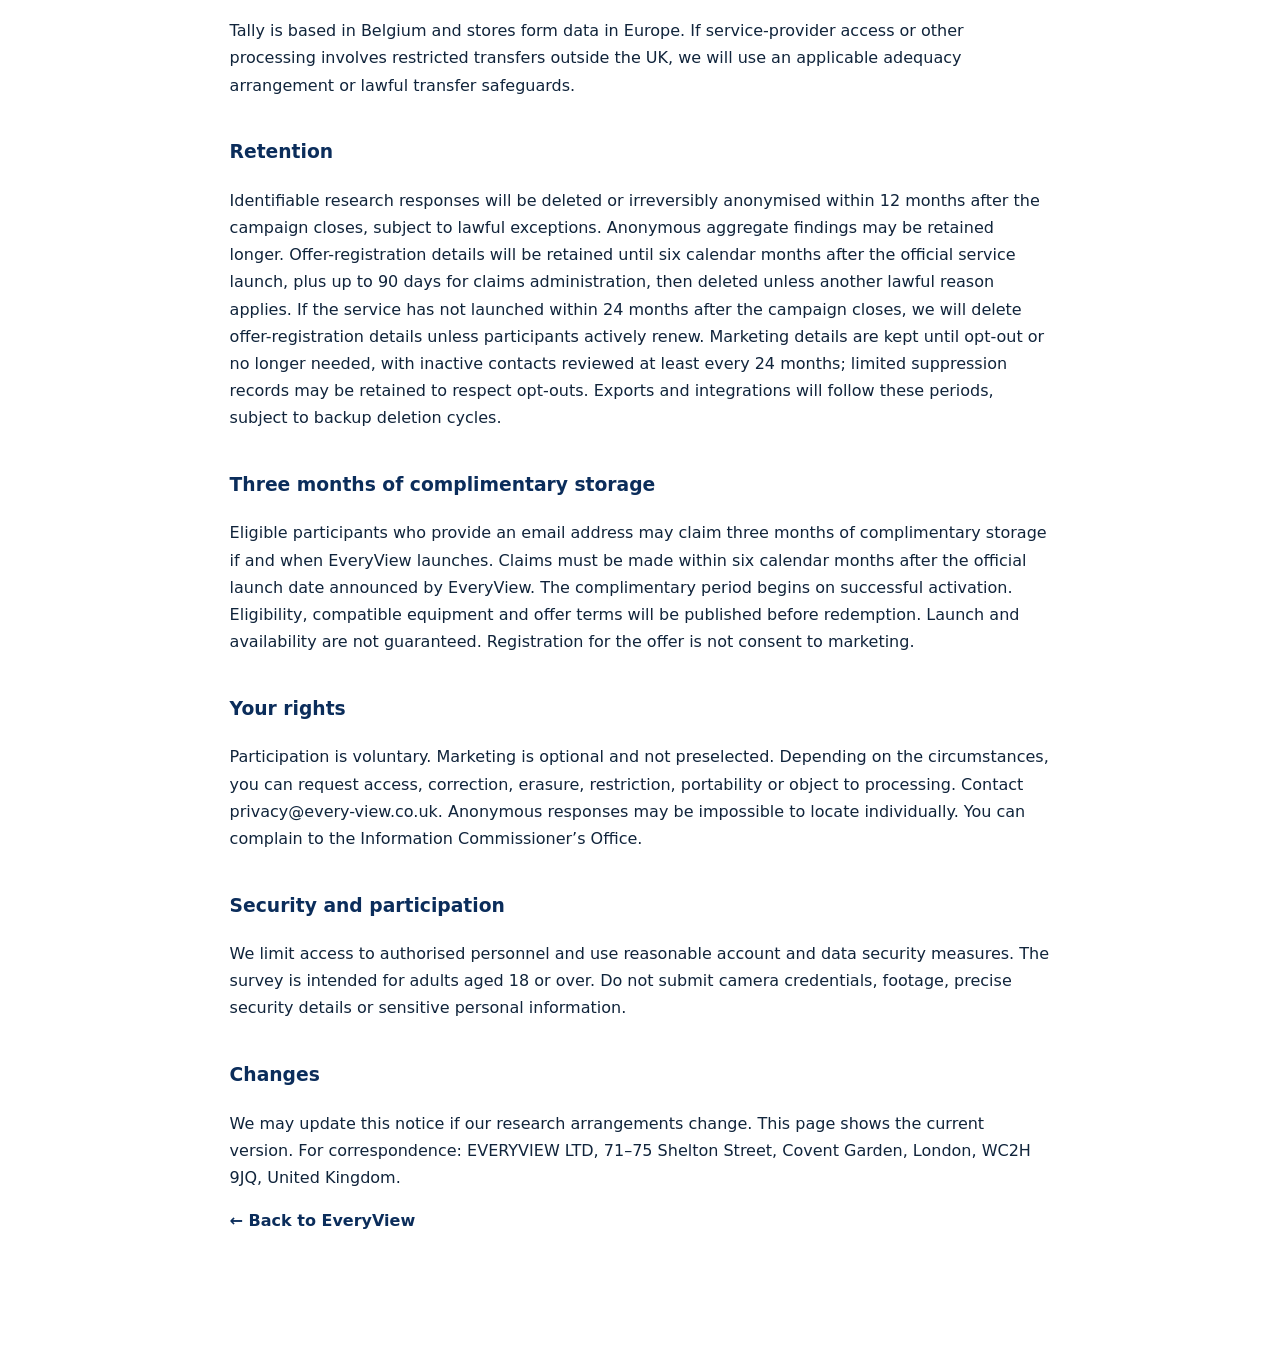
==== commit e1401684: "Publish market research privacy notice with controller, Tally processing and retention terms" ====
--- a/privacy.html
+++ b/privacy.html
@@ -1 +1 @@
-<!doctype html><html lang="en-GB"><head><meta charset="utf-8"><meta name="viewport" content="width=device-width,initial-scale=1"><title>Privacy Notice — EveryView</title><link rel="stylesheet" href="./styles.css"></head><body><header class="nav"><a class="brand" href="./index.html"><img class="brand-logo" src="./assets/everyview-logo.png" alt="EveryView"></a></header><main class="section legal"><p class="eyebrow">PRIVACY</p><h2>Privacy Notice</h2><p><b>Publication draft — September 2026.</b></p><p>EveryView is operated by EveryView, 71–75 Shelton Street, Covent Garden, London, WC2H 9JQ, United Kingdom. This page is being prepared as the public privacy notice for the EveryView service.</p><h3>What EveryView is</h3><p>EveryView is a mobile security-camera application in development. It is intended to help users bring compatible security cameras and video doorbells together in one place.</p><h3>Camera credentials and connections</h3><p>Where credentials are required for an authorised camera connection, the application is designed to encrypt those credentials at rest and decrypt them only when needed to establish the authorised connection. Credentials should not be returned to the user interface, displayed in plaintext or intentionally logged.</p><h3>AI features</h3><p>AI-assisted camera analysis is intended to be optional and off by default. When a user chooses to enable an AI feature that requires external processing, a relevant snapshot may be sent to an external AI provider through EveryView's service infrastructure. The production provider route and applicable contractual terms must be verified before public launch.</p><h3>Research and contact details</h3><p>If you participate in EveryView research, survey answers and contact details should be collected only for the stated purposes. Marketing permission should be separate and optional.</p><h3>Your rights</h3><p>UK data-protection law may give you rights over your personal information, including access, correction, erasure, restriction, objection and portability in applicable circumstances.</p><h3>Contact</h3><p>Privacy enquiries: <a href="mailto:privacy@every-view.co.uk"><b>privacy@every-view.co.uk</b></a></p><p><i>This notice remains a pre-launch draft and must be reviewed against the live production data flows, processors, retention periods and international transfers before the service is publicly launched.</i></p><p><a class="text-link" href="./index.html">← Back to EveryView</a></p></main></body></html>+<!doctype html><html lang="en-GB"><head><meta charset="utf-8"><meta name="viewport" content="width=device-width,initial-scale=1"><title>Market Research Privacy Notice — EveryView</title><link rel="stylesheet" href="./styles.css"></head><body><header class="nav"><a class="brand" href="./index.html"><img class="brand-logo" src="./assets/everyview-logo.png" alt="EveryView"></a></header><main class="section legal"><p class="eyebrow">PRIVACY</p><h2>Market Research Privacy Notice</h2><p><b>Effective 28 October 2026 · Version 1.0</b></p><h3>Who is responsible</h3><p>EVERYVIEW LTD (company number 17484891) is the data controller. Registered office and correspondence address: 71–75 Shelton Street, Covent Garden, London, WC2H 9JQ, United Kingdom. Contact: <a href="mailto:privacy@every-view.co.uk">privacy@every-view.co.uk</a>.</p><h3>Scope</h3><p>This notice covers our <a href="https://tally.so/r/b5aqg0">market research questionnaire</a>, optional complimentary-storage registration and separate marketing opt-in. It does not cover the future EveryView camera app, which will have a separate notice before launch.</p><h3>What we collect</h3><p>We collect questionnaire answers about camera brands, numbers and locations of devices or business premises, experiences, preferences, pricing and features, plus voluntary free-text answers. We collect email addresses where provided for the launch offer, and record any separate marketing choice. Campaign tracking fields (UTM source, medium, campaign, content and survey version) may be passed in survey links. Tally may process technical data such as IP address, device/browser details and submission timestamps for its service.</p><h3>Why and lawful basis</h3><p>We use answers for market research, product planning and aggregated analysis, relying on our legitimate interests under UK GDPR Article 6(1)(f). We use offer email addresses to administer the complimentary-storage registration under legitimate interests. We send optional promotional email only where separately opted in, relying on consent under Article 6(1)(a) and applicable electronic marketing rules. You may object to legitimate-interests processing and withdraw marketing consent.</p><h3>Storage and sharing</h3><p>Responses are collected and stored through <a href="https://tally.so/help/gdpr">Tally</a>, which states that form data is encrypted in transit and at rest and stored in Europe. Tally acts as our data processor under its <a href="https://tally.so/help/data-processing-agreement">data-processing agreement</a>. Authorised EveryView personnel can access responses in Tally. If we enable Google Workspace, Sheets, email notifications or exports, relevant data may also be held there. We do not sell identifiable responses. We may share anonymous aggregated findings with investors and partners; service providers and advisers may process data for us under appropriate arrangements.</p><h3>International transfers</h3><p>Tally is based in Belgium and stores form data in Europe. If service-provider access or other processing involves restricted transfers outside the UK, we will use an applicable adequacy arrangement or lawful transfer safeguards.</p><h3>Retention</h3><p>Identifiable research responses will be deleted or irreversibly anonymised within 12 months after the campaign closes, subject to lawful exceptions. Anonymous aggregate findings may be retained longer. Offer-registration details will be retained until six calendar months after the official service launch, plus up to 90 days for claims administration, then deleted unless another lawful reason applies. If the service has not launched within 24 months after the campaign closes, we will delete offer-registration details unless participants actively renew. Marketing details are kept until opt-out or no longer needed, with inactive contacts reviewed at least every 24 months; limited suppression records may be retained to respect opt-outs. Exports and integrations will follow these periods, subject to backup deletion cycles.</p><h3>Three months of complimentary storage</h3><p>Eligible participants who provide an email address may claim three months of complimentary storage if and when EveryView launches. Claims must be made within six calendar months after the official launch date announced by EveryView. The complimentary period begins on successful activation. Eligibility, compatible equipment and offer terms will be published before redemption. Launch and availability are not guaranteed. Registration for the offer is not consent to marketing.</p><h3>Your rights</h3><p>Participation is voluntary. Marketing is optional and not preselected. Depending on the circumstances, you can request access, correction, erasure, restriction, portability or object to processing. Contact <a href="mailto:privacy@every-view.co.uk">privacy@every-view.co.uk</a>. Anonymous responses may be impossible to locate individually. You can complain to the <a href="https://ico.org.uk">Information Commissioner’s Office</a>.</p><h3>Security and participation</h3><p>We limit access to authorised personnel and use reasonable account and data security measures. The survey is intended for adults aged 18 or over. Do not submit camera credentials, footage, precise security details or sensitive personal information.</p><h3>Changes</h3><p>We may update this notice if our research arrangements change. This page shows the current version. For correspondence: EVERYVIEW LTD, 71–75 Shelton Street, Covent Garden, London, WC2H 9JQ, United Kingdom.</p><p><a class="text-link" href="./index.html">← Back to EveryView</a></p></main></body></html>
--- a/styles.css
+++ b/styles.css
@@ -1,2 +1,7 @@
 :root{--navy:#0b2d5b;--deep:#061a34;--cyan:#00c4e8;--teal:#14b8a6;--light:#e8f4fa;--ink:#10243b;--muted:#60758b;--line:#dcebf2}*{box-sizing:border-box}html{scroll-behavior:smooth}body{margin:0;font-family:Inter,ui-sans-serif,system-ui,-apple-system,BlinkMacSystemFont,"Segoe UI",sans-serif;color:var(--ink);background:#fff}a{color:inherit;text-decoration:none}.nav{height:78px;display:flex;align-items:center;gap:34px;padding:0 clamp(22px,5vw,80px);position:sticky;top:0;background:rgba(255,255,255,.92);backdrop-filter:blur(18px);z-index:20;border-bottom:1px solid rgba(220,235,242,.7)}.brand{display:flex;align-items:center;gap:10px;font-weight:900;letter-spacing:-.04em;font-size:19px}.brand>span:last-child>span{color:var(--cyan)}.brand-mark{width:38px;height:38px;border-radius:12px;display:grid;place-items:center;color:#fff;font-size:13px;letter-spacing:-1px;background:linear-gradient(135deg,var(--navy),var(--cyan));box-shadow:0 7px 20px rgba(0,196,232,.2)}nav{display:flex;gap:28px;margin-left:auto;font-size:14px;color:#425d78}nav a:hover{color:var(--navy)}.button{display:inline-flex;justify-content:center;align-items:center;min-height:52px;padding:0 24px;border-radius:999px;background:linear-gradient(100deg,#00bfe8,#14cfc3);color:#fff;font-weight:800;box-shadow:0 12px 28px rgba(0,196,232,.2)}.button.small{min-height:42px;padding:0 18px;font-size:14px}.hero{min-height:720px;display:grid;grid-template-columns:1.05fr .95fr;align-items:center;gap:50px;padding:80px clamp(24px,7vw,110px);overflow:hidden;background:radial-gradient(circle at 75% 35%,#e8fbff 0,transparent 34%),linear-gradient(180deg,#fbfeff,#fff)}.eyebrow{font-size:12px;letter-spacing:.16em;font-weight:900;color:#008ca8}.hero h1{font-size:clamp(54px,7vw,94px);line-height:.93;letter-spacing:-.065em;margin:16px 0 28px;color:var(--deep)}.hero h1 span{background:linear-gradient(90deg,var(--cyan),var(--teal));-webkit-background-clip:text;color:transparent}.lead{font-size:20px;line-height:1.65;color:#4d6680;max-width:680px}.actions{display:flex;align-items:center;gap:24px;margin-top:34px}.text-link{font-weight:800;color:var(--navy)}.micro{font-size:12px;color:#7890a6;margin-top:14px}.visual{min-height:540px;position:relative;display:grid;place-items:center}.orb{position:absolute;width:480px;height:480px;border-radius:50%;background:radial-gradient(circle at 40% 30%,#65f4ff,#00b9e8 35%,#0b2d5b 76%);filter:drop-shadow(0 30px 50px rgba(11,45,91,.18));opacity:.95}.phone{position:relative;width:280px;height:550px;border:9px solid #081c36;border-radius:48px;background:#f7fcff;box-shadow:0 35px 70px rgba(4,27,52,.25);padding:28px 17px;transform:rotate(5deg)}.phone-top{width:90px;height:20px;border-radius:20px;background:#081c36;position:absolute;top:10px;left:50%;transform:translateX(-50%)}.screen-title{display:flex;justify-content:space-between;align-items:end;margin:20px 2px}.screen-title b{color:var(--navy)}.screen-title span{font-size:10px;color:#7890a6}.grid{display:grid;grid-template-columns:1fr 1fr;gap:9px}.cam{height:150px;border-radius:16px;background:linear-gradient(145deg,#102c48,#164c68);padding:10px;color:white;display:flex;flex-direction:column;justify-content:flex-end}.cam i{width:7px;height:7px;background:#37e5c5;border-radius:50%;margin-bottom:auto}.cam b{font-size:11px}.cam small{font-size:9px;opacity:.7}.section{padding:100px clamp(24px,7vw,110px)}.section h2{font-size:clamp(38px,5vw,64px);letter-spacing:-.045em;line-height:1.02;color:var(--deep);max-width:900px;margin:14px 0 42px}.problem{background:var(--deep);color:#c9d8e6}.problem h2{color:#fff}.problem .eyebrow{color:#49dff5}.cards{display:grid;grid-template-columns:repeat(3,1fr);gap:18px}.cards article{padding:34px;border:1px solid #1f4162;border-radius:24px;background:#0a2340}.cards strong{color:#2dd9e8}.cards h3{color:#fff;font-size:23px}.cards p,.wide{line-height:1.7}.split{display:grid;grid-template-columns:1fr 1fr;gap:90px;align-items:center}.split>div>p:not(.eyebrow){font-size:18px;line-height:1.75;color:var(--muted)}.steps{display:grid;gap:18px}.steps div{display:flex;gap:18px;padding:20px;border:1px solid var(--line);border-radius:18px}.steps span{width:36px;height:36px;flex:0 0 36px;border-radius:50%;display:grid;place-items:center;background:var(--light);color:#008ca8;font-weight:900}.steps p{margin:0;line-height:1.55;color:var(--muted)}.steps b{color:var(--navy)}.compatibility{background:#f5fbfe}.wide{max-width:850px;font-size:18px;color:var(--muted)}.status{display:flex;flex-wrap:wrap;gap:12px;margin-top:34px}.status span{padding:11px 15px;border-radius:999px;background:#fff;border:1px solid var(--line);font-size:13px;font-weight:700}.status i{display:inline-block;width:8px;height:8px;border-radius:50%;margin-right:8px}.full{background:#14b8a6}.partial{background:#00c4e8}.testing{background:#e4b63b}.none{background:#9aaaba}.research{display:grid;grid-template-columns:1.1fr .9fr;gap:70px;align-items:center}.research>div>p{line-height:1.7;color:var(--muted);font-size:18px}.reward{padding-left:18px;border-left:3px solid var(--cyan)}.research-card{padding:38px;border-radius:28px;background:linear-gradient(145deg,#082746,#0b3f69);color:#d7e7f4;box-shadow:0 30px 70px rgba(11,45,91,.18)}.research-card>span{font-size:11px;letter-spacing:.15em;color:#52e8f5;font-weight:900}.research-card h3{font-size:32px;line-height:1.1;color:#fff}.research-card p{line-height:1.6}.research-card .button{width:100%;margin:12px 0 14px}.research-card small{display:block;color:#91abc0}.disabled{opacity:.65;cursor:not-allowed}.trust{border-top:1px solid var(--line)}.trust-grid{display:grid;grid-template-columns:repeat(3,1fr);gap:32px}.trust-grid p{line-height:1.7;color:var(--muted)}.trust-grid b{color:var(--navy)}footer{padding:48px clamp(24px,7vw,110px);background:#05182e;color:#8fa8be;display:grid;gap:18px}footer .brand{color:#fff;width:max-content}footer>p{margin:0}footer>div{display:flex;gap:22px;flex-wrap:wrap;font-size:13px;color:#c5d7e5}footer small{border-top:1px solid #16334f;padding-top:18px;line-height:1.5}@media(max-width:900px){nav{display:none}.nav .button{margin-left:auto}.hero,.split,.research{grid-template-columns:1fr}.hero{padding-top:50px}.visual{min-height:480px}.cards,.trust-grid{grid-template-columns:1fr}.orb{width:390px;height:390px}.section{padding-top:76px;padding-bottom:76px}}@media(max-width:560px){.nav{height:68px;padding:0 16px}.nav>.button{display:none}.hero{padding:48px 20px 64px}.hero h1{font-size:58px}.lead{font-size:17px}.actions{align-items:flex-start;flex-direction:column}.visual{min-height:430px}.phone{width:230px;height:450px;border-radius:40px}.orb{width:330px;height:330px}.cam{height:118px}.section{padding:68px 20px}.section h2{font-size:40px}.research-card{padding:28px 22px}}.brand-logo{display:block;width:148px;height:56px;object-fit:contain;object-position:left center}.opening{height:min(780px,calc(100svh - 78px));min-height:480px;background:#061a34;position:relative;overflow:hidden;display:grid;place-items:center}.opening video{position:absolute;inset:0;width:100%;height:100%;object-fit:cover}.opening-shade{position:absolute;inset:0;background:linear-gradient(180deg,rgba(4,17,34,.28),transparent 38%,rgba(4,17,34,.66))}.opening-copy{position:relative;z-index:1;align-self:end;text-align:center;padding:0 20px 50px;color:#fff}.opening-copy p{font-size:clamp(20px,3vw,34px);font-weight:900;letter-spacing:.1em;text-shadow:0 2px 12px #061a34}.survey-video{display:block;width:100%;max-height:520px;aspect-ratio:9/16;object-fit:contain;background:#020b14;border-radius:16px;margin:22px auto}.legal{max-width:1000px;margin:auto;min-height:70vh;line-height:1.7}.legal h3{color:var(--navy);margin-top:2em}@media(max-width:560px){.opening{height:calc(100svh - 68px);min-height:500px}.opening-copy{padding-bottom:36px}.brand-logo{width:120px;height:48px}}
 .survey-page{max-width:800px}.survey-page h2{margin-bottom:20px}.survey-page fieldset{border:1px solid var(--line);border-radius:16px;padding:20px 24px;margin:24px 0}.survey-page legend{font-weight:800;color:var(--navy);padding:0 8px}.survey-page fieldset label{display:block;margin:10px 0;cursor:pointer}.survey-label{display:block;font-weight:800;margin:22px 0}.survey-label textarea,.survey-label input{display:block;width:100%;padding:12px;font:inherit;border:1px solid #a9c1d1;border-radius:10px;margin-top:8px}.survey-page .micro{font-size:14px;line-height:1.5}
+/* Dark header keeps the white lettering in the supplied logo readable. */
+.nav{background:rgba(5,24,46,.96);border-bottom:1px solid rgba(73,223,245,.18)}.nav nav{color:#d9eaf5}.nav nav a:hover{color:#49dff5}
+.opening video{z-index:0}.opening-shade{pointer-events:none}.opening video::-webkit-media-controls-panel{opacity:.8}
+/* Introduction carousel: contained video, then two calm still slides. */
+.nav{height:118px}.brand-logo{width:176px;height:108px;object-fit:contain}.opening{height:clamp(360px,53vw,590px);min-height:0;display:block;background:#061a34}.opening-slide{position:absolute;inset:0;display:none;overflow:hidden}.opening-slide.is-active{display:flex}.opening-slide video{width:100%;height:100%;object-fit:contain;background:#061a34}.opening-controls{position:absolute;z-index:4;right:24px;bottom:18px;display:flex;align-items:center;gap:14px;color:#fff;background:rgba(3,15,31,.78);border:1px solid rgba(255,255,255,.25);border-radius:50px;padding:5px 9px}.opening-controls button{border:0;color:#fff;background:transparent;font-size:28px;width:36px;height:36px;cursor:pointer}.opening-controls button:hover,.opening-controls button:focus-visible{color:#4be4f2}.slide-position{font-size:13px;min-width:34px;text-align:center}.feature-slide,.survey-slide{align-items:center;justify-content:space-between;padding:38px clamp(30px,8vw,130px);color:#fff;background:radial-gradient(circle at 85% 45%,#0c6b9b 0,#09284f 37%,#061a34 75%)}.survey-slide{background:radial-gradient(circle at 75% 40%,#0d566e 0,#082744 42%,#061a34 80%)}.slide-content{max-width:680px;position:relative;z-index:2}.slide-kicker{font-size:12px;font-weight:800;letter-spacing:.16em;color:#6ee9f5}.opening-slide h2{font-size:clamp(35px,5vw,70px);line-height:1.04;letter-spacing:-.05em;margin:20px 0}.opening-slide p{font-size:clamp(16px,1.7vw,22px);line-height:1.5;color:#d5e6f1;max-width:620px}.slide-link{font-weight:800;color:#61e5f2}.slide-icon{font-size:clamp(120px,23vw,330px);line-height:1;color:#32d9ec;opacity:.7}.survey-slide img{width:min(32vw,340px);max-height:80%;object-fit:contain;margin-right:5vw}.survey-slide .button{margin-top:18px}@media(max-width:900px){.nav{height:92px}.brand-logo{width:138px;height:82px}}@media(max-width:560px){.nav{height:82px}.brand-logo{width:115px;height:76px}.opening{height:440px;min-height:0}.feature-slide,.survey-slide{padding:30px 24px 70px}.opening-slide h2{font-size:38px}.opening-slide p{font-size:16px}.slide-icon,.survey-slide img{display:none}.opening-controls{right:12px;bottom:10px}.survey-slide .button{font-size:13px;padding:0 15px}}
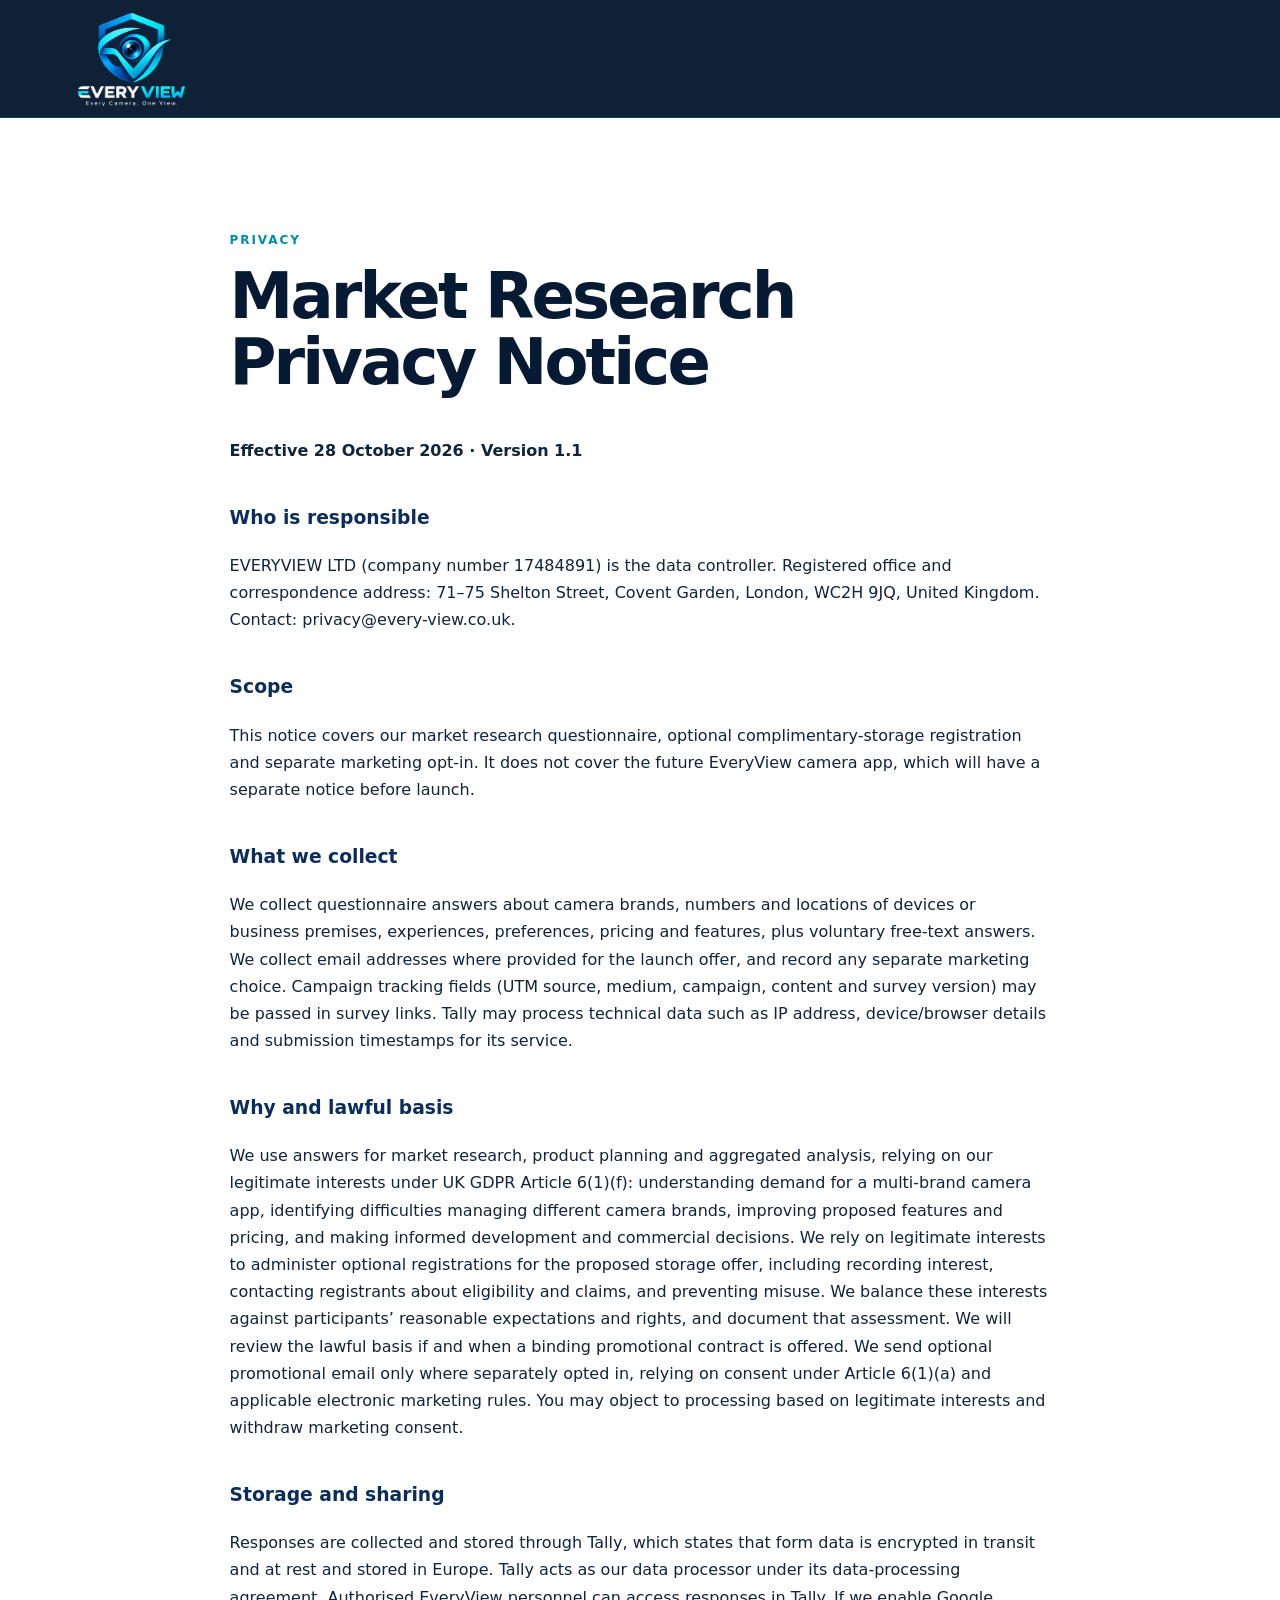
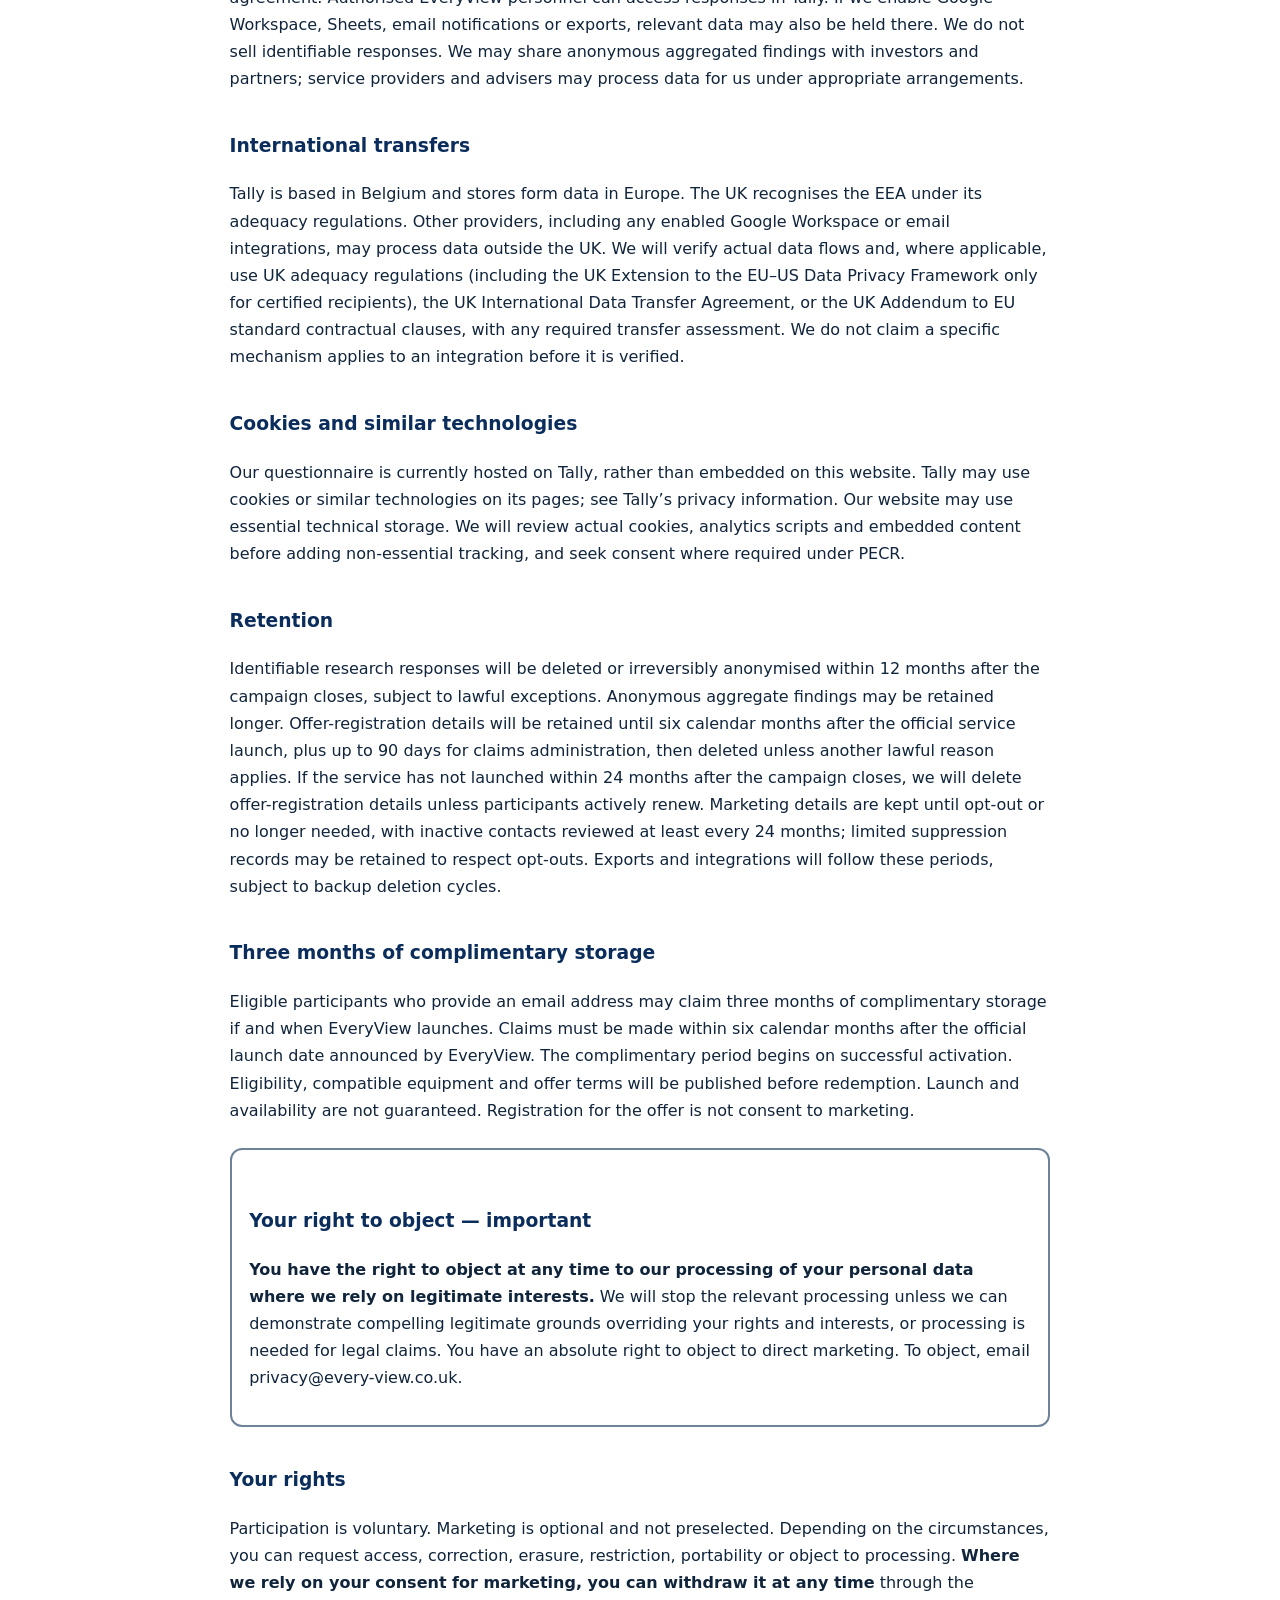
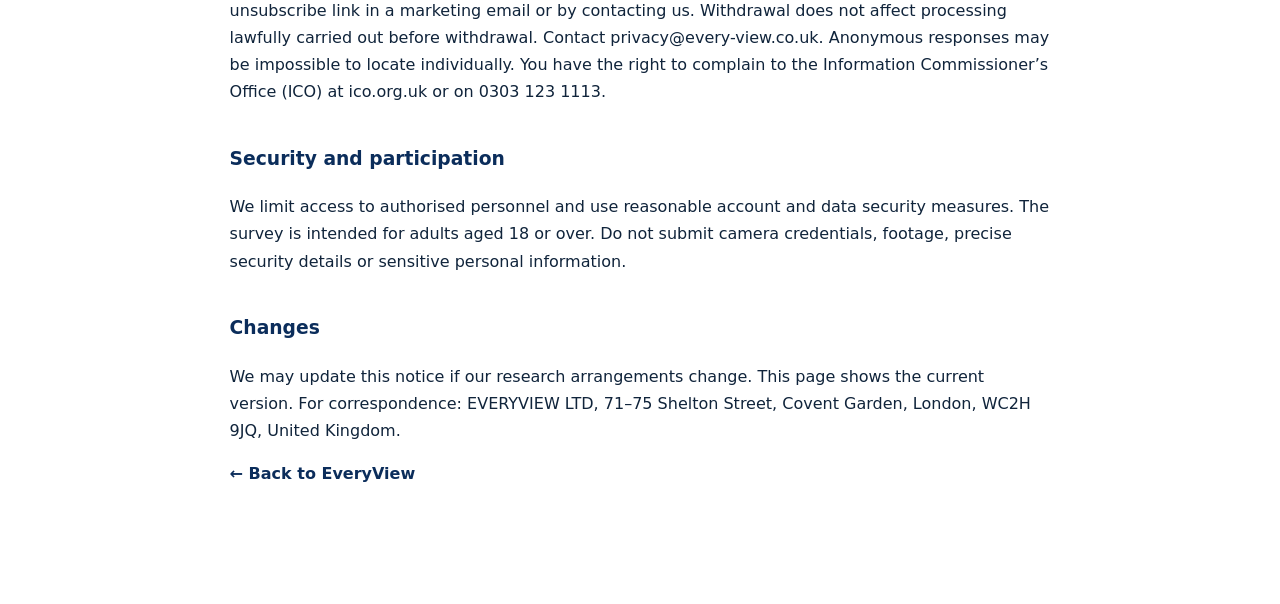
==== commit e7bd9b87: "Strengthen research privacy notice: Art 13 interests, prominent objection, withdrawal, ICO, transfer" ====
--- a/privacy.html
+++ b/privacy.html
@@ -1 +1 @@
-<!doctype html><html lang="en-GB"><head><meta charset="utf-8"><meta name="viewport" content="width=device-width,initial-scale=1"><title>Market Research Privacy Notice — EveryView</title><link rel="stylesheet" href="./styles.css"></head><body><header class="nav"><a class="brand" href="./index.html"><img class="brand-logo" src="./assets/everyview-logo.png" alt="EveryView"></a></header><main class="section legal"><p class="eyebrow">PRIVACY</p><h2>Market Research Privacy Notice</h2><p><b>Effective 28 October 2026 · Version 1.0</b></p><h3>Who is responsible</h3><p>EVERYVIEW LTD (company number 17484891) is the data controller. Registered office and correspondence address: 71–75 Shelton Street, Covent Garden, London, WC2H 9JQ, United Kingdom. Contact: <a href="mailto:privacy@every-view.co.uk">privacy@every-view.co.uk</a>.</p><h3>Scope</h3><p>This notice covers our <a href="https://tally.so/r/b5aqg0">market research questionnaire</a>, optional complimentary-storage registration and separate marketing opt-in. It does not cover the future EveryView camera app, which will have a separate notice before launch.</p><h3>What we collect</h3><p>We collect questionnaire answers about camera brands, numbers and locations of devices or business premises, experiences, preferences, pricing and features, plus voluntary free-text answers. We collect email addresses where provided for the launch offer, and record any separate marketing choice. Campaign tracking fields (UTM source, medium, campaign, content and survey version) may be passed in survey links. Tally may process technical data such as IP address, device/browser details and submission timestamps for its service.</p><h3>Why and lawful basis</h3><p>We use answers for market research, product planning and aggregated analysis, relying on our legitimate interests under UK GDPR Article 6(1)(f). We use offer email addresses to administer the complimentary-storage registration under legitimate interests. We send optional promotional email only where separately opted in, relying on consent under Article 6(1)(a) and applicable electronic marketing rules. You may object to legitimate-interests processing and withdraw marketing consent.</p><h3>Storage and sharing</h3><p>Responses are collected and stored through <a href="https://tally.so/help/gdpr">Tally</a>, which states that form data is encrypted in transit and at rest and stored in Europe. Tally acts as our data processor under its <a href="https://tally.so/help/data-processing-agreement">data-processing agreement</a>. Authorised EveryView personnel can access responses in Tally. If we enable Google Workspace, Sheets, email notifications or exports, relevant data may also be held there. We do not sell identifiable responses. We may share anonymous aggregated findings with investors and partners; service providers and advisers may process data for us under appropriate arrangements.</p><h3>International transfers</h3><p>Tally is based in Belgium and stores form data in Europe. If service-provider access or other processing involves restricted transfers outside the UK, we will use an applicable adequacy arrangement or lawful transfer safeguards.</p><h3>Retention</h3><p>Identifiable research responses will be deleted or irreversibly anonymised within 12 months after the campaign closes, subject to lawful exceptions. Anonymous aggregate findings may be retained longer. Offer-registration details will be retained until six calendar months after the official service launch, plus up to 90 days for claims administration, then deleted unless another lawful reason applies. If the service has not launched within 24 months after the campaign closes, we will delete offer-registration details unless participants actively renew. Marketing details are kept until opt-out or no longer needed, with inactive contacts reviewed at least every 24 months; limited suppression records may be retained to respect opt-outs. Exports and integrations will follow these periods, subject to backup deletion cycles.</p><h3>Three months of complimentary storage</h3><p>Eligible participants who provide an email address may claim three months of complimentary storage if and when EveryView launches. Claims must be made within six calendar months after the official launch date announced by EveryView. The complimentary period begins on successful activation. Eligibility, compatible equipment and offer terms will be published before redemption. Launch and availability are not guaranteed. Registration for the offer is not consent to marketing.</p><h3>Your rights</h3><p>Participation is voluntary. Marketing is optional and not preselected. Depending on the circumstances, you can request access, correction, erasure, restriction, portability or object to processing. Contact <a href="mailto:privacy@every-view.co.uk">privacy@every-view.co.uk</a>. Anonymous responses may be impossible to locate individually. You can complain to the <a href="https://ico.org.uk">Information Commissioner’s Office</a>.</p><h3>Security and participation</h3><p>We limit access to authorised personnel and use reasonable account and data security measures. The survey is intended for adults aged 18 or over. Do not submit camera credentials, footage, precise security details or sensitive personal information.</p><h3>Changes</h3><p>We may update this notice if our research arrangements change. This page shows the current version. For correspondence: EVERYVIEW LTD, 71–75 Shelton Street, Covent Garden, London, WC2H 9JQ, United Kingdom.</p><p><a class="text-link" href="./index.html">← Back to EveryView</a></p></main></body></html>+<!doctype html><html lang="en-GB"><head><meta charset="utf-8"><meta name="viewport" content="width=device-width,initial-scale=1"><title>Market Research Privacy Notice — EveryView</title><link rel="stylesheet" href="./styles.css"></head><body><header class="nav"><a class="brand" href="./index.html"><img class="brand-logo" src="./assets/everyview-logo.png" alt="EveryView"></a></header><main class="section legal"><p class="eyebrow">PRIVACY</p><h2>Market Research Privacy Notice</h2><p><b>Effective 28 October 2026 · Version 1.1</b></p><h3>Who is responsible</h3><p>EVERYVIEW LTD (company number 17484891) is the data controller. Registered office and correspondence address: 71–75 Shelton Street, Covent Garden, London, WC2H 9JQ, United Kingdom. Contact: <a href="mailto:privacy@every-view.co.uk">privacy@every-view.co.uk</a>.</p><h3>Scope</h3><p>This notice covers our <a href="https://tally.so/r/b5aqg0">market research questionnaire</a>, optional complimentary-storage registration and separate marketing opt-in. It does not cover the future EveryView camera app, which will have a separate notice before launch.</p><h3>What we collect</h3><p>We collect questionnaire answers about camera brands, numbers and locations of devices or business premises, experiences, preferences, pricing and features, plus voluntary free-text answers. We collect email addresses where provided for the launch offer, and record any separate marketing choice. Campaign tracking fields (UTM source, medium, campaign, content and survey version) may be passed in survey links. Tally may process technical data such as IP address, device/browser details and submission timestamps for its service.</p><h3>Why and lawful basis</h3><p>We use answers for market research, product planning and aggregated analysis, relying on our legitimate interests under UK GDPR Article 6(1)(f): understanding demand for a multi-brand camera app, identifying difficulties managing different camera brands, improving proposed features and pricing, and making informed development and commercial decisions. We rely on legitimate interests to administer optional registrations for the proposed storage offer, including recording interest, contacting registrants about eligibility and claims, and preventing misuse. We balance these interests against participants’ reasonable expectations and rights, and document that assessment. We will review the lawful basis if and when a binding promotional contract is offered. We send optional promotional email only where separately opted in, relying on consent under Article 6(1)(a) and applicable electronic marketing rules. You may object to processing based on legitimate interests and withdraw marketing consent.</p><h3>Storage and sharing</h3><p>Responses are collected and stored through <a href="https://tally.so/help/gdpr">Tally</a>, which states that form data is encrypted in transit and at rest and stored in Europe. Tally acts as our data processor under its <a href="https://tally.so/help/data-processing-agreement">data-processing agreement</a>. Authorised EveryView personnel can access responses in Tally. If we enable Google Workspace, Sheets, email notifications or exports, relevant data may also be held there. We do not sell identifiable responses. We may share anonymous aggregated findings with investors and partners; service providers and advisers may process data for us under appropriate arrangements.</p><h3>International transfers</h3><p>Tally is based in Belgium and stores form data in Europe. The UK recognises the EEA under its adequacy regulations. Other providers, including any enabled Google Workspace or email integrations, may process data outside the UK. We will verify actual data flows and, where applicable, use UK adequacy regulations (including the UK Extension to the EU–US Data Privacy Framework only for certified recipients), the UK International Data Transfer Agreement, or the UK Addendum to EU standard contractual clauses, with any required transfer assessment. We do not claim a specific mechanism applies to an integration before it is verified.</p><h3>Cookies and similar technologies</h3><p>Our questionnaire is currently hosted on Tally, rather than embedded on this website. Tally may use cookies or similar technologies on its pages; see <a href="https://tally.so/help/gdpr">Tally’s privacy information</a>. Our website may use essential technical storage. We will review actual cookies, analytics scripts and embedded content before adding non-essential tracking, and seek consent where required under PECR.</p><h3>Retention</h3><p>Identifiable research responses will be deleted or irreversibly anonymised within 12 months after the campaign closes, subject to lawful exceptions. Anonymous aggregate findings may be retained longer. Offer-registration details will be retained until six calendar months after the official service launch, plus up to 90 days for claims administration, then deleted unless another lawful reason applies. If the service has not launched within 24 months after the campaign closes, we will delete offer-registration details unless participants actively renew. Marketing details are kept until opt-out or no longer needed, with inactive contacts reviewed at least every 24 months; limited suppression records may be retained to respect opt-outs. Exports and integrations will follow these periods, subject to backup deletion cycles.</p><h3>Three months of complimentary storage</h3><p>Eligible participants who provide an email address may claim three months of complimentary storage if and when EveryView launches. Claims must be made within six calendar months after the official launch date announced by EveryView. The complimentary period begins on successful activation. Eligibility, compatible equipment and offer terms will be published before redemption. Launch and availability are not guaranteed. Registration for the offer is not consent to marketing.</p><section aria-labelledby="object-heading" style="border:2px solid #6e8299;border-radius:12px;padding:1.1rem;margin:1.5rem 0"><h3 id="object-heading">Your right to object — important</h3><p><b>You have the right to object at any time to our processing of your personal data where we rely on legitimate interests.</b> We will stop the relevant processing unless we can demonstrate compelling legitimate grounds overriding your rights and interests, or processing is needed for legal claims. You have an absolute right to object to direct marketing. To object, email <a href="mailto:privacy@every-view.co.uk">privacy@every-view.co.uk</a>.</p></section><h3>Your rights</h3><p>Participation is voluntary. Marketing is optional and not preselected. Depending on the circumstances, you can request access, correction, erasure, restriction, portability or object to processing. <b>Where we rely on your consent for marketing, you can withdraw it at any time</b> through the unsubscribe link in a marketing email or by contacting us. Withdrawal does not affect processing lawfully carried out before withdrawal. Contact <a href="mailto:privacy@every-view.co.uk">privacy@every-view.co.uk</a>. Anonymous responses may be impossible to locate individually. You have the right to complain to the <a href="https://ico.org.uk">Information Commissioner’s Office (ICO)</a> at <a href="https://ico.org.uk">ico.org.uk</a> or on <a href="tel:03031231113">0303 123 1113</a>.</p><h3>Security and participation</h3><p>We limit access to authorised personnel and use reasonable account and data security measures. The survey is intended for adults aged 18 or over. Do not submit camera credentials, footage, precise security details or sensitive personal information.</p><h3>Changes</h3><p>We may update this notice if our research arrangements change. This page shows the current version. For correspondence: EVERYVIEW LTD, 71–75 Shelton Street, Covent Garden, London, WC2H 9JQ, United Kingdom.</p><p><a class="text-link" href="./index.html">← Back to EveryView</a></p></main></body></html>
